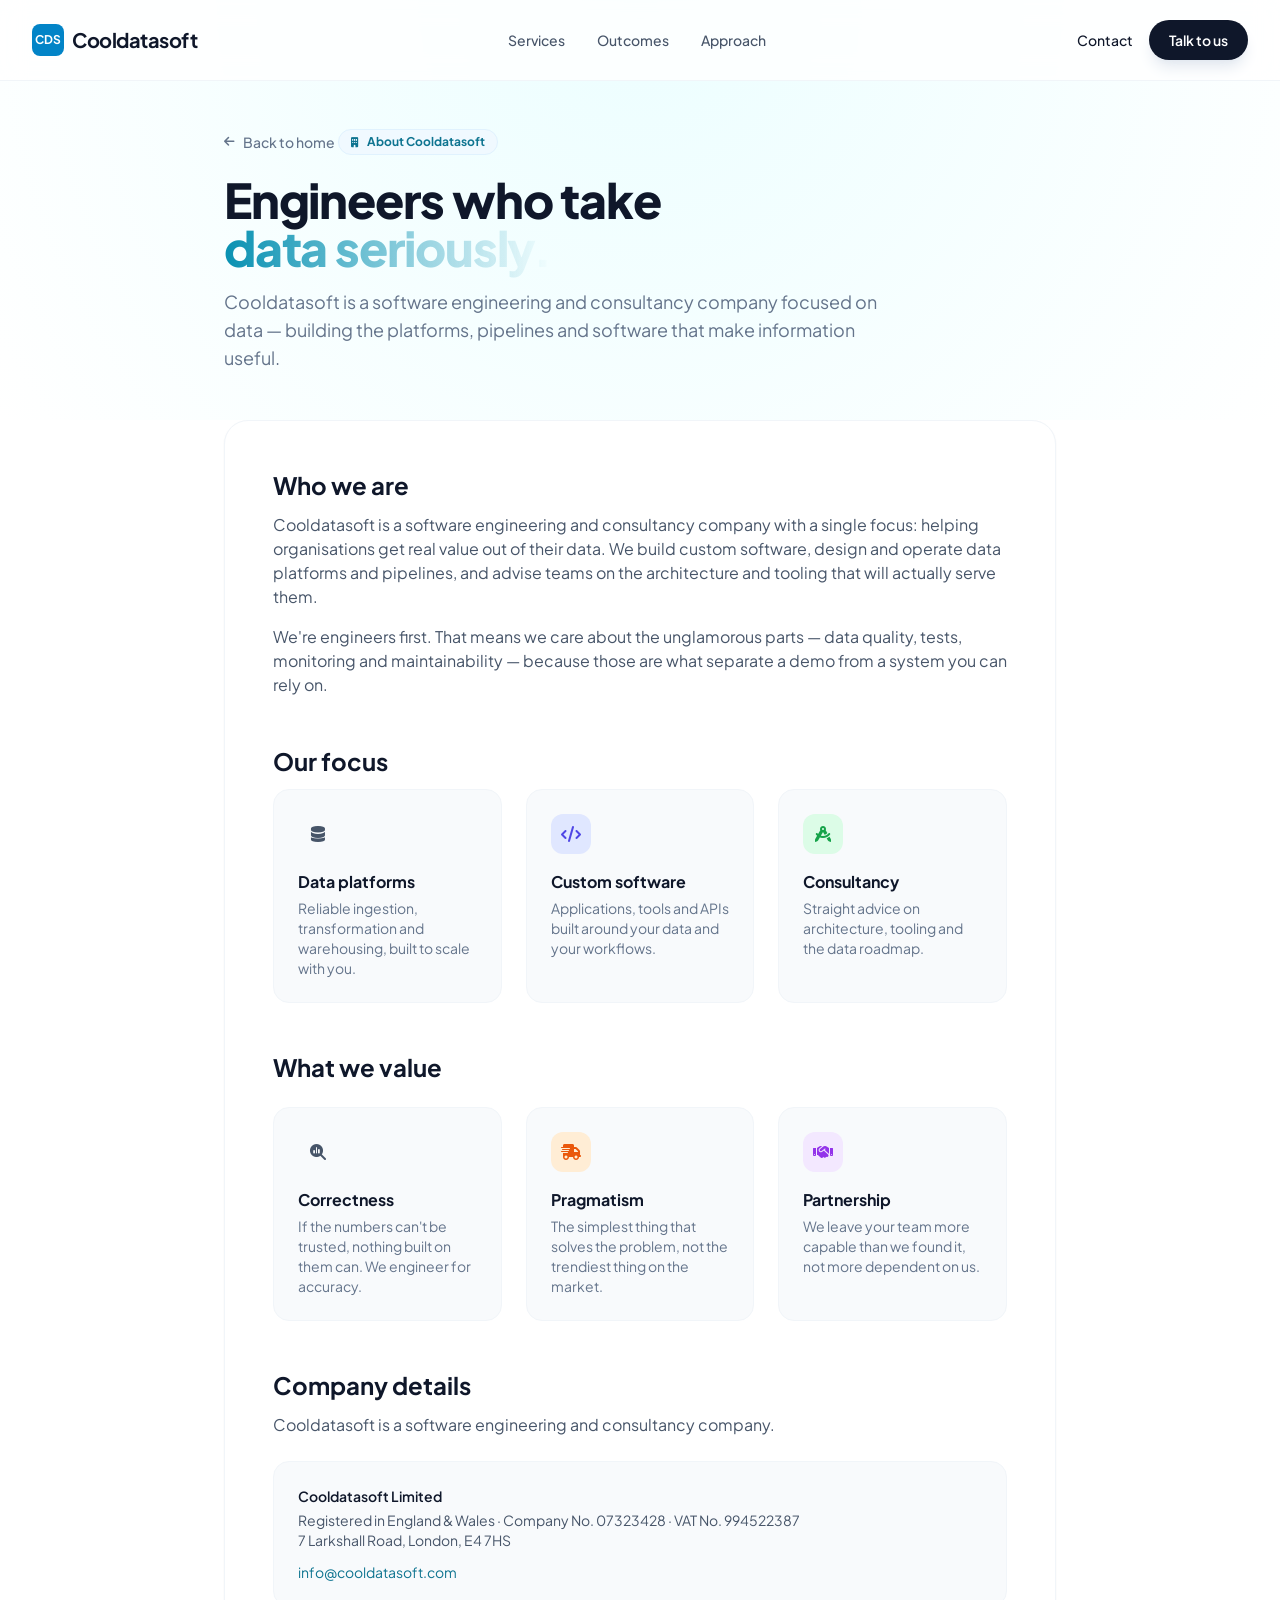
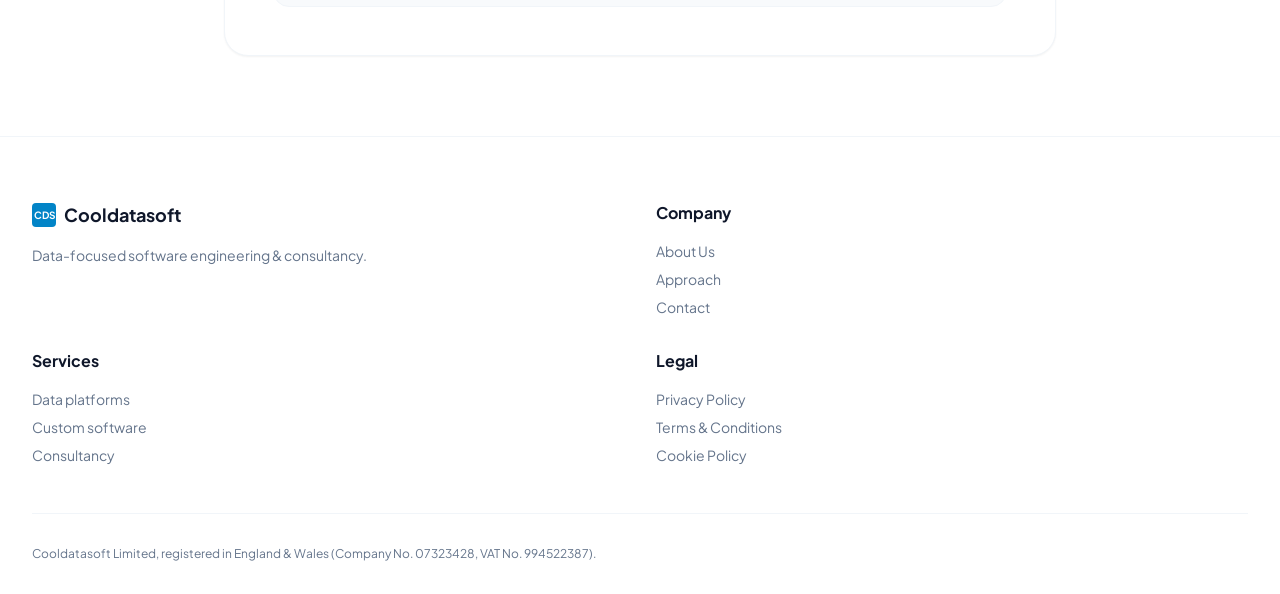
==== site/about-us.html @ 934e2cab "Publish with a GitHub Actions build: comment-free pages, GitHub Pages privacy wording The site moves" ====
<!DOCTYPE html>
<html lang="en" class="scroll-smooth scroll-pt-24">
<head>
    <meta charset="UTF-8">
    <meta name="viewport" content="width=device-width, initial-scale=1.0">
    <meta name="theme-color" content="#0891b2">
    <title>About Us - Cooldatasoft</title>
    <meta name="description" content="Cooldatasoft is a data-focused software engineering and consultancy company building custom software, data platforms and pipelines.">

    <link rel="icon" type="image/svg+xml" href="favicon.svg">
    <link rel="icon" href="favicon.ico" sizes="32x32">
    <link rel="apple-touch-icon" href="apple-touch-icon.png">

    <meta property="og:type" content="website">
    <meta property="og:site_name" content="Cooldatasoft">
    <meta property="og:title" content="About Cooldatasoft">
    <meta property="og:description" content="A data-focused software engineering and consultancy company.">
    <meta property="og:url" content="https://cooldatasoft.com/about-us.html">

    <link rel="canonical" href="https://cooldatasoft.com/about-us.html">

    <link rel="stylesheet" href="css/fonts.css">

    <link rel="stylesheet" href="css/tailwind.css">

    <link rel="stylesheet" href="css/fontawesome.min.css">

    <script src="js/site.js" defer></script>
    <script src="js/ga4-config.js" defer></script>
    <script src="js/consent.js" defer></script>

</head>
<body class="font-sans text-slate-600 antialiased bg-white">

<nav class="fixed w-full z-50 bg-white/80 backdrop-blur-md border-b border-slate-100">
    <div class="max-w-7xl mx-auto px-4 sm:px-6 lg:px-8">
        <div class="flex justify-between h-20 items-center">
            <a href="index.html" class="flex items-center gap-2 group">
                <div class="w-8 h-8 bg-brand-600 rounded-lg flex items-center justify-center text-white font-bold text-xs group-hover:bg-brand-700 transition">CDS</div>
                <span class="font-bold text-xl text-slate-900 tracking-tight">Cooldatasoft</span>
            </a>
            <div class="hidden md:flex space-x-8">
                <a href="index.html#services" class="text-sm font-medium hover:text-brand-600 transition">Services</a>
                <a href="index.html#outcomes" class="text-sm font-medium hover:text-brand-600 transition">Outcomes</a>
                <a href="index.html#approach" class="text-sm font-medium hover:text-brand-600 transition">Approach</a>
            </div>
            <div class="flex items-center gap-4">
                <a href="mailto:info@cooldatasoft.com" class="hidden sm:block text-sm font-medium text-slate-900 hover:text-brand-600">Contact</a>
                <a href="index.html#contact" class="bg-slate-900 text-white px-5 py-2.5 rounded-full text-sm font-semibold hover:bg-slate-800 transition shadow-lg shadow-slate-200">Talk to us</a>
                <button id="mobile-menu-button" class="md:hidden text-slate-600 hover:text-slate-900 focus:outline-none ml-2" aria-label="Toggle navigation menu" aria-expanded="false" aria-controls="mobile-menu">
                    <i id="mobile-menu-icon" aria-hidden="true" class="fa-solid fa-bars text-xl"></i>
                </button>
            </div>
        </div>
    </div>
    <div id="mobile-menu" class="hidden md:hidden bg-white border-b border-slate-100 absolute w-full shadow-xl z-40">
        <div class="px-4 py-6 flex flex-col space-y-4">
            <a href="index.html#services" class="text-base font-semibold text-slate-900">Services</a>
            <a href="index.html#outcomes" class="text-base font-semibold text-slate-900">Outcomes</a>
            <a href="index.html#approach" class="text-base font-semibold text-slate-900">Approach</a>
            <hr class="border-slate-100 my-2">
            <a href="index.html#contact" class="text-base font-semibold text-slate-900">Talk to us</a>
        </div>
    </div>
</nav>

<!-- Page Hero -->
<section class="page-hero-bg pt-32 pb-12">
    <div class="max-w-4xl mx-auto px-4 sm:px-6 lg:px-8">
        <a href="index.html" class="inline-flex items-center gap-2 text-sm font-medium text-slate-500 hover:text-brand-600 transition mb-6">
            <i aria-hidden="true" class="fa-solid fa-arrow-left text-xs"></i> Back to home
        </a>
        <div class="inline-flex items-center gap-2 px-3 py-1 rounded-full bg-brand-50 border border-brand-100 text-brand-600 text-xs font-bold mb-4">
            <i aria-hidden="true" class="fa-solid fa-building text-[10px]"></i> About Cooldatasoft
        </div>
        <h1 class="text-4xl md:text-5xl font-extrabold text-slate-900 tracking-tight mb-4">
            Engineers who take <br class="hidden md:block" />
            <span class="text-transparent bg-clip-text bg-gradient-to-r from-brand-600 to-sky-600">data seriously.</span>
        </h1>
        <p class="text-lg text-slate-500 max-w-2xl">Cooldatasoft is a software engineering and consultancy company focused on data — building the platforms, pipelines and software that make information useful.</p>
    </div>
</section>

<!-- Content -->
<section class="pb-20">
    <div class="max-w-4xl mx-auto px-4 sm:px-6 lg:px-8">
        <div class="bg-white rounded-3xl p-8 md:p-12 shadow-sm border border-slate-100">

            <h2 class="text-2xl font-bold text-slate-900 mb-3">Who we are</h2>
            <p class="text-slate-600 mb-4">Cooldatasoft is a software engineering and consultancy company with a single focus: helping organisations get real value out of their data. We build custom software, design and operate data platforms and pipelines, and advise teams on the architecture and tooling that will actually serve them.</p>
            <p class="text-slate-600 mb-12">We&apos;re engineers first. That means we care about the unglamorous parts — data quality, tests, monitoring and maintainability — because those are what separate a demo from a system you can rely on.</p>

            <h2 class="text-2xl font-bold text-slate-900 mb-3">Our focus</h2>
            <div class="grid grid-cols-1 md:grid-cols-3 gap-6 mb-12">
                <div class="bg-slate-50 rounded-2xl p-6 border border-slate-100">
                    <div class="w-10 h-10 bg-cyan-100 text-cyan-600 rounded-xl flex items-center justify-center mb-4"><i aria-hidden="true" class="fa-solid fa-database"></i></div>
                    <h3 class="font-bold text-slate-900 mb-1">Data platforms</h3>
                    <p class="text-sm text-slate-500">Reliable ingestion, transformation and warehousing, built to scale with you.</p>
                </div>
                <div class="bg-slate-50 rounded-2xl p-6 border border-slate-100">
                    <div class="w-10 h-10 bg-indigo-100 text-indigo-600 rounded-xl flex items-center justify-center mb-4"><i aria-hidden="true" class="fa-solid fa-code"></i></div>
                    <h3 class="font-bold text-slate-900 mb-1">Custom software</h3>
                    <p class="text-sm text-slate-500">Applications, tools and APIs built around your data and your workflows.</p>
                </div>
                <div class="bg-slate-50 rounded-2xl p-6 border border-slate-100">
                    <div class="w-10 h-10 bg-green-100 text-green-600 rounded-xl flex items-center justify-center mb-4"><i aria-hidden="true" class="fa-solid fa-compass-drafting"></i></div>
                    <h3 class="font-bold text-slate-900 mb-1">Consultancy</h3>
                    <p class="text-sm text-slate-500">Straight advice on architecture, tooling and the data roadmap.</p>
                </div>
            </div>

            <h2 class="text-2xl font-bold text-slate-900 mb-6">What we value</h2>
            <div class="grid grid-cols-1 md:grid-cols-3 gap-6 mb-12">
                <div class="bg-slate-50 rounded-2xl p-6 border border-slate-100">
                    <div class="w-10 h-10 bg-cyan-100 text-cyan-600 rounded-xl flex items-center justify-center mb-4"><i aria-hidden="true" class="fa-solid fa-magnifying-glass-chart"></i></div>
                    <h3 class="font-bold text-slate-900 mb-1">Correctness</h3>
                    <p class="text-sm text-slate-500">If the numbers can&apos;t be trusted, nothing built on them can. We engineer for accuracy.</p>
                </div>
                <div class="bg-slate-50 rounded-2xl p-6 border border-slate-100">
                    <div class="w-10 h-10 bg-orange-100 text-orange-600 rounded-xl flex items-center justify-center mb-4"><i aria-hidden="true" class="fa-solid fa-truck-fast"></i></div>
                    <h3 class="font-bold text-slate-900 mb-1">Pragmatism</h3>
                    <p class="text-sm text-slate-500">The simplest thing that solves the problem, not the trendiest thing on the market.</p>
                </div>
                <div class="bg-slate-50 rounded-2xl p-6 border border-slate-100">
                    <div class="w-10 h-10 bg-purple-100 text-purple-600 rounded-xl flex items-center justify-center mb-4"><i aria-hidden="true" class="fa-solid fa-handshake"></i></div>
                    <h3 class="font-bold text-slate-900 mb-1">Partnership</h3>
                    <p class="text-sm text-slate-500">We leave your team more capable than we found it, not more dependent on us.</p>
                </div>
            </div>

            <h2 class="text-2xl font-bold text-slate-900 mb-3">Company details</h2>
            <p class="text-slate-600 mb-6">Cooldatasoft is a software engineering and consultancy company.</p>
            <div class="bg-slate-50 rounded-2xl p-6 border border-slate-100 text-sm text-slate-600">
                <p class="font-semibold text-slate-900 mb-1">Cooldatasoft Limited</p>
                <p>Registered in England &amp; Wales &middot; Company No. 07323428 &middot; VAT No. 994522387</p>
                <p>7 Larkshall Road, London, E4 7HS</p>
                <p class="mt-3"><a href="mailto:info@cooldatasoft.com" class="text-brand-600 hover:underline">info@cooldatasoft.com</a></p>
            </div>
        </div>
    </div>
</section>

<!-- Footer -->
<footer class="bg-white border-t border-slate-100 pt-16 pb-8">
    <div class="max-w-7xl mx-auto px-4 sm:px-6 lg:px-8">
        <div class="grid grid-cols-2 md:grid-cols-4 gap-8 mb-12">
            <div class="col-span-2 md:col-span-1">
                <div class="flex items-center gap-2 mb-4">
                    <div class="w-6 h-6 bg-brand-600 rounded flex items-center justify-center text-white font-bold text-[10px]">CDS</div>
                    <span class="font-bold text-lg text-slate-900">Cooldatasoft</span>
                </div>
                <p class="text-sm text-slate-500">Data-focused software engineering &amp; consultancy.</p>
            </div>
            <div>
                <h4 class="font-bold text-slate-900 mb-4">Company</h4>
                <ul class="space-y-2 text-sm text-slate-500">
                    <li><a href="about-us.html" class="hover:text-brand-600">About Us</a></li>
                    <li><a href="index.html#approach" class="hover:text-brand-600">Approach</a></li>
                    <li><a href="mailto:info@cooldatasoft.com" class="hover:text-brand-600">Contact</a></li>
                </ul>
            </div>
            <div>
                <h4 class="font-bold text-slate-900 mb-4">Services</h4>
                <ul class="space-y-2 text-sm text-slate-500">
                    <li><a href="index.html#services" class="hover:text-brand-600">Data platforms</a></li>
                    <li><a href="index.html#services" class="hover:text-brand-600">Custom software</a></li>
                    <li><a href="index.html#services" class="hover:text-brand-600">Consultancy</a></li>
                </ul>
            </div>
            <div>
                <h4 class="font-bold text-slate-900 mb-4">Legal</h4>
                <ul class="space-y-2 text-sm text-slate-500">
                    <li><a href="privacy-policy.html" class="hover:text-brand-600">Privacy Policy</a></li>
                    <li><a href="terms-and-conditions.html" class="hover:text-brand-600">Terms &amp; Conditions</a></li>
                    <li><a href="cookie-policy.html" class="hover:text-brand-600">Cookie Policy</a></li>
                </ul>
            </div>
        </div>
        <div class="border-t border-slate-100 pt-8 flex flex-col md:flex-row justify-between items-center gap-4">
            <p class="text-xs text-slate-400">Cooldatasoft Limited, registered in England &amp; Wales (Company No. 07323428, VAT No. 994522387).</p>
        </div>
    </div>
</footer>

</body>
</html>
---- site/css/fonts.css ----
/* Plus Jakarta Sans — SELF-HOSTED for Cooldatasoft (#1410, extending #1254 to the brochure sites).
 *
 * WHY THIS FILE EXISTS. Every page of cooldatasoft.com used to carry three <link>s to Google:
 *   <link rel="preconnect" href="https://fonts.googleapis.com">
 *   <link rel="preconnect" href="https://fonts.gstatic.com" crossorigin>
 *   <link href="https://fonts.googleapis.com/css2?family=Plus+Jakarta+Sans:wght@400;500;600;700;800&display=swap" rel="stylesheet">
 * That is a transfer of the reader's IP address, User-Agent and Referer to Google LLC on
 * every page load — INCLUDING /privacy-policy.html, the page that tells the reader what we
 * do with their data, and /cookie-policy.html, which now correctly states that this page
 * loads no third-party render resources at all.
 *
 * WHAT THIS IS. The @font-face blocks below are Google's OWN css2 response for that exact
 * family/weight query, with ONLY the four `url(https://fonts.gstatic.com/...)` targets
 * rewritten to the local copies in `fonts/`. Every weight, unicode-range and
 * `font-display: swap` is unchanged, so what the browser computes is identical — this is a
 * DELIVERY change, not a design change. The four .woff2 files are byte-identical downloads
 * of the same four URLs.
 *
 * 🔴 THIS COPY BELONGS TO cooldatasoft.com AND IS NOT SHARED. EasyTaxer has its own copy under
 * easytaxer-frontend/static-site-src/css/, and the other brochure brand has its own. They
 * are byte-identical today and that is a coincidence of provenance, not a contract:
 * cooldatasoft.com is an INDEPENDENT site, and a change made for one brand must never silently
 * alter another. Do not "de-duplicate" these into one shared file — the coupling is the
 * defect, not the duplication.
 *
 * Referenced by RELATIVE path (`css/fonts.css`) from the flat pages beside it, exactly as
 * `css/tailwind.css` already is. No rewrite or build
 * step is involved.
 *
 * Plus Jakarta Sans is SIL Open Font License 1.1 — self-hosting is expressly permitted.
 */
/* cyrillic-ext */
@font-face {
  font-family: 'Plus Jakarta Sans';
  font-style: normal;
  font-weight: 400;
  font-display: swap;
  src: url(fonts/plus-jakarta-sans-cyrillic-ext.woff2) format('woff2');
  unicode-range: U+0460-052F, U+1C80-1C8A, U+20B4, U+2DE0-2DFF, U+A640-A69F, U+FE2E-FE2F;
}
/* vietnamese */
@font-face {
  font-family: 'Plus Jakarta Sans';
  font-style: normal;
  font-weight: 400;
  font-display: swap;
  src: url(fonts/plus-jakarta-sans-vietnamese.woff2) format('woff2');
  unicode-range: U+0102-0103, U+0110-0111, U+0128-0129, U+0168-0169, U+01A0-01A1, U+01AF-01B0, U+0300-0301, U+0303-0304, U+0308-0309, U+0323, U+0329, U+1EA0-1EF9, U+20AB;
}
/* latin-ext */
@font-face {
  font-family: 'Plus Jakarta Sans';
  font-style: normal;
  font-weight: 400;
  font-display: swap;
  src: url(fonts/plus-jakarta-sans-latin-ext.woff2) format('woff2');
  unicode-range: U+0100-02BA, U+02BD-02C5, U+02C7-02CC, U+02CE-02D7, U+02DD-02FF, U+0304, U+0308, U+0329, U+1D00-1DBF, U+1E00-1E9F, U+1EF2-1EFF, U+2020, U+20A0-20AB, U+20AD-20C0, U+2113, U+2C60-2C7F, U+A720-A7FF;
}
/* latin */
@font-face {
  font-family: 'Plus Jakarta Sans';
  font-style: normal;
  font-weight: 400;
  font-display: swap;
  src: url(fonts/plus-jakarta-sans-latin.woff2) format('woff2');
  unicode-range: U+0000-00FF, U+0131, U+0152-0153, U+02BB-02BC, U+02C6, U+02DA, U+02DC, U+0304, U+0308, U+0329, U+2000-206F, U+20AC, U+2122, U+2191, U+2193, U+2212, U+2215, U+FEFF, U+FFFD;
}
/* cyrillic-ext */
@font-face {
  font-family: 'Plus Jakarta Sans';
  font-style: normal;
  font-weight: 500;
  font-display: swap;
  src: url(fonts/plus-jakarta-sans-cyrillic-ext.woff2) format('woff2');
  unicode-range: U+0460-052F, U+1C80-1C8A, U+20B4, U+2DE0-2DFF, U+A640-A69F, U+FE2E-FE2F;
}
/* vietnamese */
@font-face {
  font-family: 'Plus Jakarta Sans';
  font-style: normal;
  font-weight: 500;
  font-display: swap;
  src: url(fonts/plus-jakarta-sans-vietnamese.woff2) format('woff2');
  unicode-range: U+0102-0103, U+0110-0111, U+0128-0129, U+0168-0169, U+01A0-01A1, U+01AF-01B0, U+0300-0301, U+0303-0304, U+0308-0309, U+0323, U+0329, U+1EA0-1EF9, U+20AB;
}
/* latin-ext */
@font-face {
  font-family: 'Plus Jakarta Sans';
  font-style: normal;
  font-weight: 500;
  font-display: swap;
  src: url(fonts/plus-jakarta-sans-latin-ext.woff2) format('woff2');
  unicode-range: U+0100-02BA, U+02BD-02C5, U+02C7-02CC, U+02CE-02D7, U+02DD-02FF, U+0304, U+0308, U+0329, U+1D00-1DBF, U+1E00-1E9F, U+1EF2-1EFF, U+2020, U+20A0-20AB, U+20AD-20C0, U+2113, U+2C60-2C7F, U+A720-A7FF;
}
/* latin */
@font-face {
  font-family: 'Plus Jakarta Sans';
  font-style: normal;
  font-weight: 500;
  font-display: swap;
  src: url(fonts/plus-jakarta-sans-latin.woff2) format('woff2');
  unicode-range: U+0000-00FF, U+0131, U+0152-0153, U+02BB-02BC, U+02C6, U+02DA, U+02DC, U+0304, U+0308, U+0329, U+2000-206F, U+20AC, U+2122, U+2191, U+2193, U+2212, U+2215, U+FEFF, U+FFFD;
}
/* cyrillic-ext */
@font-face {
  font-family: 'Plus Jakarta Sans';
  font-style: normal;
  font-weight: 600;
  font-display: swap;
  src: url(fonts/plus-jakarta-sans-cyrillic-ext.woff2) format('woff2');
  unicode-range: U+0460-052F, U+1C80-1C8A, U+20B4, U+2DE0-2DFF, U+A640-A69F, U+FE2E-FE2F;
}
/* vietnamese */
@font-face {
  font-family: 'Plus Jakarta Sans';
  font-style: normal;
  font-weight: 600;
  font-display: swap;
  src: url(fonts/plus-jakarta-sans-vietnamese.woff2) format('woff2');
  unicode-range: U+0102-0103, U+0110-0111, U+0128-0129, U+0168-0169, U+01A0-01A1, U+01AF-01B0, U+0300-0301, U+0303-0304, U+0308-0309, U+0323, U+0329, U+1EA0-1EF9, U+20AB;
}
/* latin-ext */
@font-face {
  font-family: 'Plus Jakarta Sans';
  font-style: normal;
  font-weight: 600;
  font-display: swap;
  src: url(fonts/plus-jakarta-sans-latin-ext.woff2) format('woff2');
  unicode-range: U+0100-02BA, U+02BD-02C5, U+02C7-02CC, U+02CE-02D7, U+02DD-02FF, U+0304, U+0308, U+0329, U+1D00-1DBF, U+1E00-1E9F, U+1EF2-1EFF, U+2020, U+20A0-20AB, U+20AD-20C0, U+2113, U+2C60-2C7F, U+A720-A7FF;
}
/* latin */
@font-face {
  font-family: 'Plus Jakarta Sans';
  font-style: normal;
  font-weight: 600;
  font-display: swap;
  src: url(fonts/plus-jakarta-sans-latin.woff2) format('woff2');
  unicode-range: U+0000-00FF, U+0131, U+0152-0153, U+02BB-02BC, U+02C6, U+02DA, U+02DC, U+0304, U+0308, U+0329, U+2000-206F, U+20AC, U+2122, U+2191, U+2193, U+2212, U+2215, U+FEFF, U+FFFD;
}
/* cyrillic-ext */
@font-face {
  font-family: 'Plus Jakarta Sans';
  font-style: normal;
  font-weight: 700;
  font-display: swap;
  src: url(fonts/plus-jakarta-sans-cyrillic-ext.woff2) format('woff2');
  unicode-range: U+0460-052F, U+1C80-1C8A, U+20B4, U+2DE0-2DFF, U+A640-A69F, U+FE2E-FE2F;
}
/* vietnamese */
@font-face {
  font-family: 'Plus Jakarta Sans';
  font-style: normal;
  font-weight: 700;
  font-display: swap;
  src: url(fonts/plus-jakarta-sans-vietnamese.woff2) format('woff2');
  unicode-range: U+0102-0103, U+0110-0111, U+0128-0129, U+0168-0169, U+01A0-01A1, U+01AF-01B0, U+0300-0301, U+0303-0304, U+0308-0309, U+0323, U+0329, U+1EA0-1EF9, U+20AB;
}
/* latin-ext */
@font-face {
  font-family: 'Plus Jakarta Sans';
  font-style: normal;
  font-weight: 700;
  font-display: swap;
  src: url(fonts/plus-jakarta-sans-latin-ext.woff2) format('woff2');
  unicode-range: U+0100-02BA, U+02BD-02C5, U+02C7-02CC, U+02CE-02D7, U+02DD-02FF, U+0304, U+0308, U+0329, U+1D00-1DBF, U+1E00-1E9F, U+1EF2-1EFF, U+2020, U+20A0-20AB, U+20AD-20C0, U+2113, U+2C60-2C7F, U+A720-A7FF;
}
/* latin */
@font-face {
  font-family: 'Plus Jakarta Sans';
  font-style: normal;
  font-weight: 700;
  font-display: swap;
  src: url(fonts/plus-jakarta-sans-latin.woff2) format('woff2');
  unicode-range: U+0000-00FF, U+0131, U+0152-0153, U+02BB-02BC, U+02C6, U+02DA, U+02DC, U+0304, U+0308, U+0329, U+2000-206F, U+20AC, U+2122, U+2191, U+2193, U+2212, U+2215, U+FEFF, U+FFFD;
}
/* cyrillic-ext */
@font-face {
  font-family: 'Plus Jakarta Sans';
  font-style: normal;
  font-weight: 800;
  font-display: swap;
  src: url(fonts/plus-jakarta-sans-cyrillic-ext.woff2) format('woff2');
  unicode-range: U+0460-052F, U+1C80-1C8A, U+20B4, U+2DE0-2DFF, U+A640-A69F, U+FE2E-FE2F;
}
/* vietnamese */
@font-face {
  font-family: 'Plus Jakarta Sans';
  font-style: normal;
  font-weight: 800;
  font-display: swap;
  src: url(fonts/plus-jakarta-sans-vietnamese.woff2) format('woff2');
  unicode-range: U+0102-0103, U+0110-0111, U+0128-0129, U+0168-0169, U+01A0-01A1, U+01AF-01B0, U+0300-0301, U+0303-0304, U+0308-0309, U+0323, U+0329, U+1EA0-1EF9, U+20AB;
}
/* latin-ext */
@font-face {
  font-family: 'Plus Jakarta Sans';
  font-style: normal;
  font-weight: 800;
  font-display: swap;
  src: url(fonts/plus-jakarta-sans-latin-ext.woff2) format('woff2');
  unicode-range: U+0100-02BA, U+02BD-02C5, U+02C7-02CC, U+02CE-02D7, U+02DD-02FF, U+0304, U+0308, U+0329, U+1D00-1DBF, U+1E00-1E9F, U+1EF2-1EFF, U+2020, U+20A0-20AB, U+20AD-20C0, U+2113, U+2C60-2C7F, U+A720-A7FF;
}
/* latin */
@font-face {
  font-family: 'Plus Jakarta Sans';
  font-style: normal;
  font-weight: 800;
  font-display: swap;
  src: url(fonts/plus-jakarta-sans-latin.woff2) format('woff2');
  unicode-range: U+0000-00FF, U+0131, U+0152-0153, U+02BB-02BC, U+02C6, U+02DA, U+02DC, U+0304, U+0308, U+0329, U+2000-206F, U+20AC, U+2122, U+2191, U+2193, U+2212, U+2215, U+FEFF, U+FFFD;
}
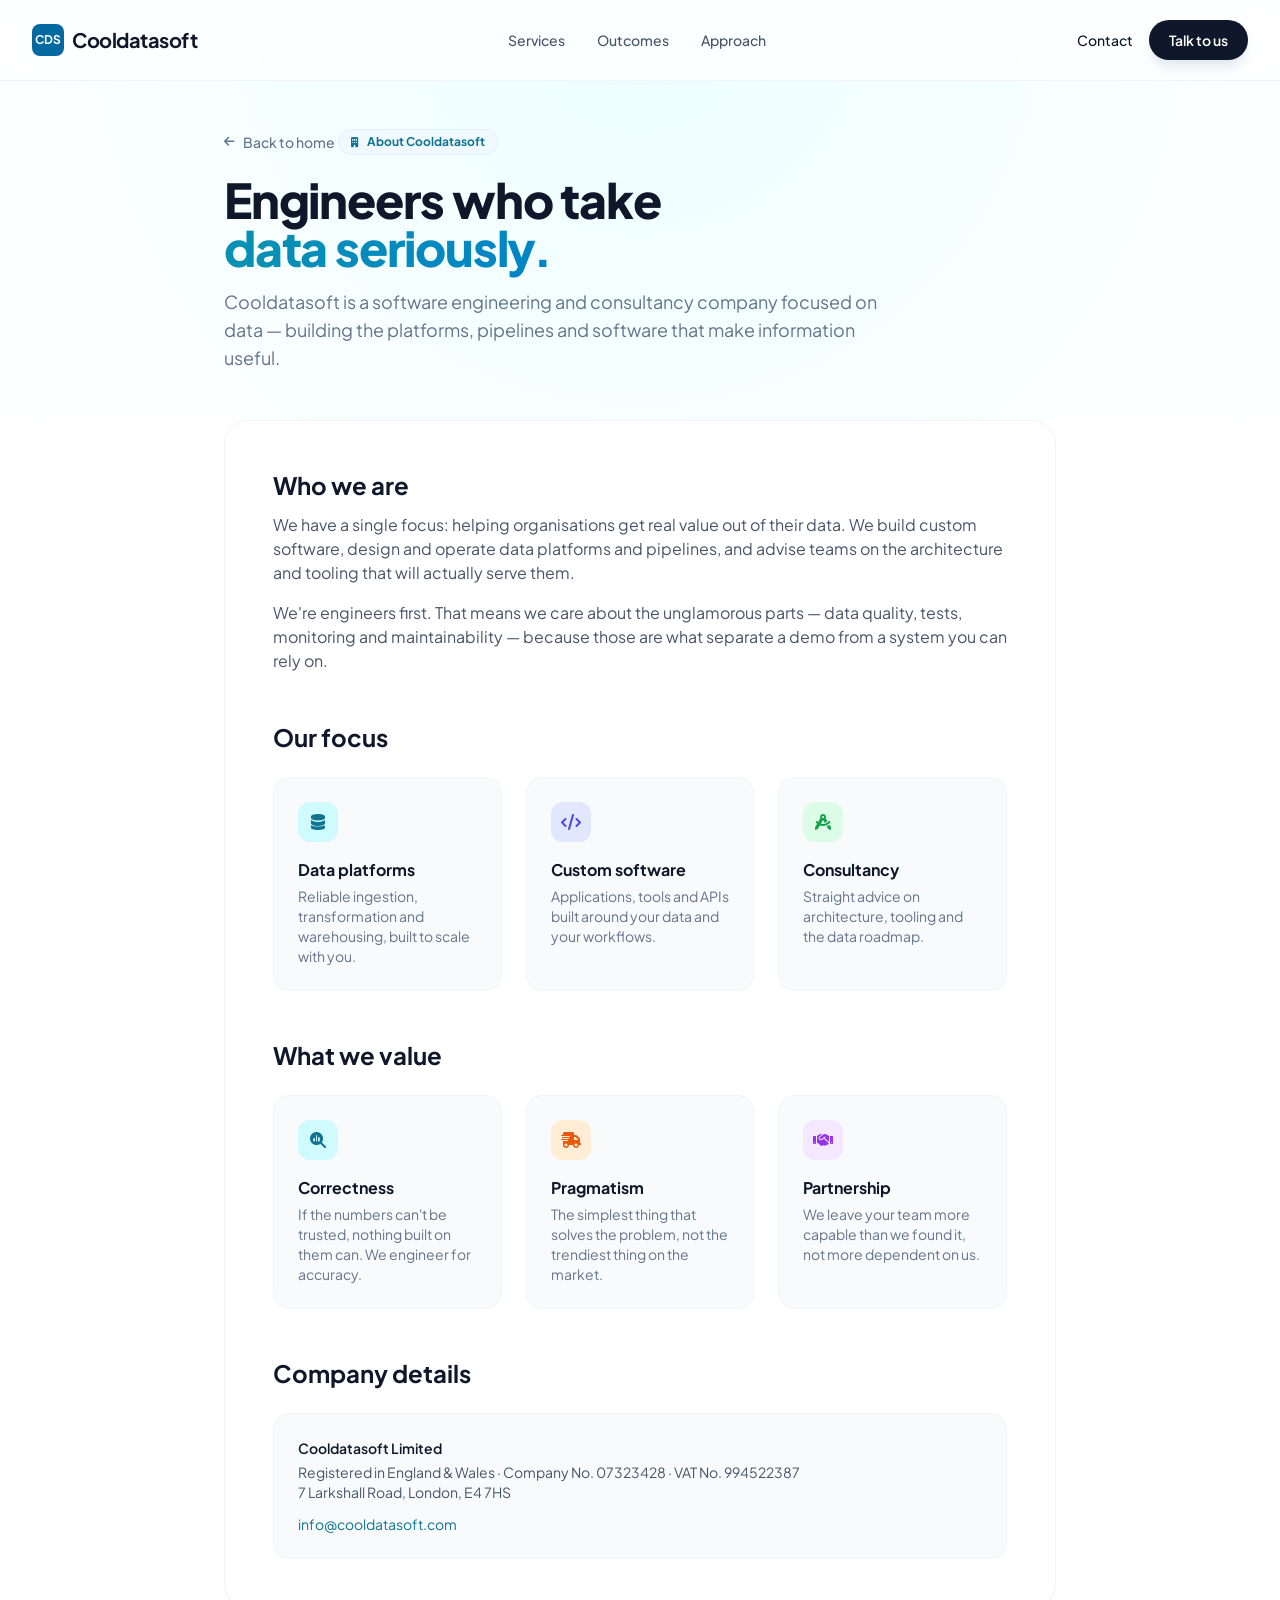
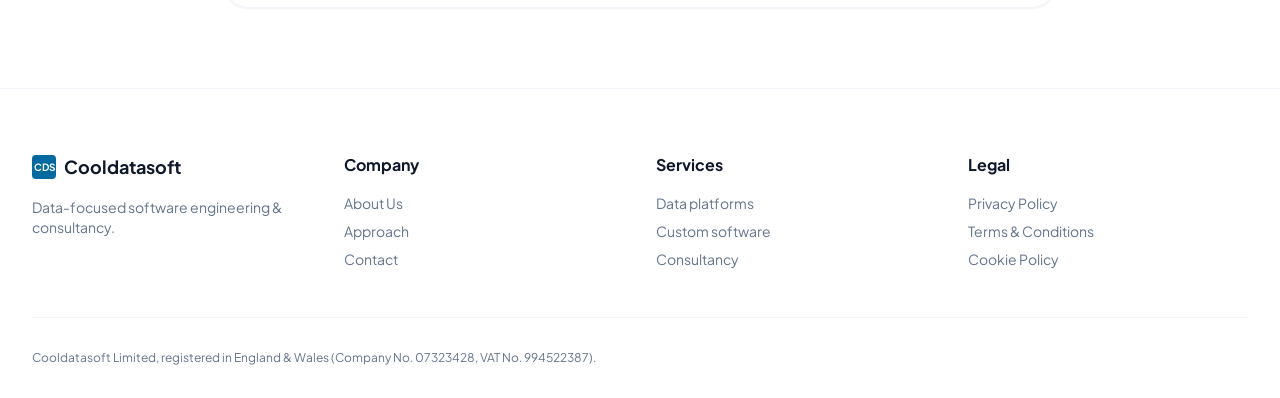
==== commit a6448ef4: "Headline and tiles show properly, no accessibility errors, privacy wording on logs - Styles the page" ====
--- a/site/about-us.html
+++ b/site/about-us.html
@@ -16,6 +16,12 @@
     <meta property="og:title" content="About Cooldatasoft">
     <meta property="og:description" content="A data-focused software engineering and consultancy company.">
     <meta property="og:url" content="https://cooldatasoft.com/about-us.html">
+    <meta property="og:image" content="https://cooldatasoft.com/og-image.png">
+    <meta property="og:image:width" content="1200">
+    <meta property="og:image:height" content="630">
+    <meta property="og:image:alt" content="Cooldatasoft - Data-Focused Software Engineering & Consultancy">
+    <meta name="twitter:card" content="summary_large_image">
+    <meta name="twitter:image" content="https://cooldatasoft.com/og-image.png">
 
     <link rel="canonical" href="https://cooldatasoft.com/about-us.html">
 
@@ -32,12 +38,14 @@
 </head>
 <body class="font-sans text-slate-600 antialiased bg-white">
 
+<a href="#main" class="skip-link">Skip to main content</a>
+
 <nav class="fixed w-full z-50 bg-white/80 backdrop-blur-md border-b border-slate-100">
     <div class="max-w-7xl mx-auto px-4 sm:px-6 lg:px-8">
         <div class="flex justify-between h-20 items-center">
             <a href="index.html" class="flex items-center gap-2 group">
-                <div class="w-8 h-8 bg-brand-600 rounded-lg flex items-center justify-center text-white font-bold text-xs group-hover:bg-brand-700 transition">CDS</div>
-                <span class="font-bold text-xl text-slate-900 tracking-tight">Cooldatasoft</span>
+                <div class="w-8 h-8 bg-brand-700 rounded-lg flex items-center justify-center text-white font-bold text-xs group-hover:bg-brand-800 transition" aria-hidden="true">CDS</div>
+                <span class="nav-brand-name font-bold text-xl text-slate-900 tracking-tight">Cooldatasoft</span>
             </a>
             <div class="hidden md:flex space-x-8">
                 <a href="index.html#services" class="text-sm font-medium hover:text-brand-600 transition">Services</a>
@@ -46,8 +54,8 @@
             </div>
             <div class="flex items-center gap-4">
                 <a href="mailto:info@cooldatasoft.com" class="hidden sm:block text-sm font-medium text-slate-900 hover:text-brand-600">Contact</a>
-                <a href="index.html#contact" class="bg-slate-900 text-white px-5 py-2.5 rounded-full text-sm font-semibold hover:bg-slate-800 transition shadow-lg shadow-slate-200">Talk to us</a>
-                <button id="mobile-menu-button" class="md:hidden text-slate-600 hover:text-slate-900 focus:outline-none ml-2" aria-label="Toggle navigation menu" aria-expanded="false" aria-controls="mobile-menu">
+                <a href="index.html#contact" class="nav-cta whitespace-nowrap bg-slate-900 text-white px-5 py-2.5 rounded-full text-sm font-semibold hover:bg-slate-800 transition shadow-lg shadow-slate-200">Talk to us</a>
+                <button id="mobile-menu-button" class="md:hidden text-slate-600 hover:text-slate-900 ml-2" aria-label="Toggle navigation menu" aria-expanded="false" aria-controls="mobile-menu">
                     <i id="mobile-menu-icon" aria-hidden="true" class="fa-solid fa-bars text-xl"></i>
                 </button>
             </div>
@@ -63,6 +71,8 @@
         </div>
     </div>
 </nav>
+
+<main id="main">
 
 <!-- Page Hero -->
 <section class="page-hero-bg pt-32 pb-12">
@@ -87,10 +97,10 @@
         <div class="bg-white rounded-3xl p-8 md:p-12 shadow-sm border border-slate-100">
 
             <h2 class="text-2xl font-bold text-slate-900 mb-3">Who we are</h2>
-            <p class="text-slate-600 mb-4">Cooldatasoft is a software engineering and consultancy company with a single focus: helping organisations get real value out of their data. We build custom software, design and operate data platforms and pipelines, and advise teams on the architecture and tooling that will actually serve them.</p>
+            <p class="text-slate-600 mb-4">We have a single focus: helping organisations get real value out of their data. We build custom software, design and operate data platforms and pipelines, and advise teams on the architecture and tooling that will actually serve them.</p>
             <p class="text-slate-600 mb-12">We&apos;re engineers first. That means we care about the unglamorous parts — data quality, tests, monitoring and maintainability — because those are what separate a demo from a system you can rely on.</p>
 
-            <h2 class="text-2xl font-bold text-slate-900 mb-3">Our focus</h2>
+            <h2 class="text-2xl font-bold text-slate-900 mb-6">Our focus</h2>
             <div class="grid grid-cols-1 md:grid-cols-3 gap-6 mb-12">
                 <div class="bg-slate-50 rounded-2xl p-6 border border-slate-100">
                     <div class="w-10 h-10 bg-cyan-100 text-cyan-600 rounded-xl flex items-center justify-center mb-4"><i aria-hidden="true" class="fa-solid fa-database"></i></div>
@@ -128,8 +138,7 @@
                 </div>
             </div>
 
-            <h2 class="text-2xl font-bold text-slate-900 mb-3">Company details</h2>
-            <p class="text-slate-600 mb-6">Cooldatasoft is a software engineering and consultancy company.</p>
+            <h2 class="text-2xl font-bold text-slate-900 mb-6">Company details</h2>
             <div class="bg-slate-50 rounded-2xl p-6 border border-slate-100 text-sm text-slate-600">
                 <p class="font-semibold text-slate-900 mb-1">Cooldatasoft Limited</p>
                 <p>Registered in England &amp; Wales &middot; Company No. 07323428 &middot; VAT No. 994522387</p>
@@ -140,19 +149,21 @@
     </div>
 </section>
 
+</main>
+
 <!-- Footer -->
 <footer class="bg-white border-t border-slate-100 pt-16 pb-8">
     <div class="max-w-7xl mx-auto px-4 sm:px-6 lg:px-8">
         <div class="grid grid-cols-2 md:grid-cols-4 gap-8 mb-12">
             <div class="col-span-2 md:col-span-1">
                 <div class="flex items-center gap-2 mb-4">
-                    <div class="w-6 h-6 bg-brand-600 rounded flex items-center justify-center text-white font-bold text-[10px]">CDS</div>
+                    <div class="w-6 h-6 bg-brand-700 rounded flex items-center justify-center text-white font-bold text-[10px]" aria-hidden="true">CDS</div>
                     <span class="font-bold text-lg text-slate-900">Cooldatasoft</span>
                 </div>
                 <p class="text-sm text-slate-500">Data-focused software engineering &amp; consultancy.</p>
             </div>
             <div>
-                <h4 class="font-bold text-slate-900 mb-4">Company</h4>
+                <h2 class="font-bold text-slate-900 mb-4">Company</h2>
                 <ul class="space-y-2 text-sm text-slate-500">
                     <li><a href="about-us.html" class="hover:text-brand-600">About Us</a></li>
                     <li><a href="index.html#approach" class="hover:text-brand-600">Approach</a></li>
@@ -160,7 +171,7 @@
                 </ul>
             </div>
             <div>
-                <h4 class="font-bold text-slate-900 mb-4">Services</h4>
+                <h2 class="font-bold text-slate-900 mb-4">Services</h2>
                 <ul class="space-y-2 text-sm text-slate-500">
                     <li><a href="index.html#services" class="hover:text-brand-600">Data platforms</a></li>
                     <li><a href="index.html#services" class="hover:text-brand-600">Custom software</a></li>
@@ -168,7 +179,7 @@
                 </ul>
             </div>
             <div>
-                <h4 class="font-bold text-slate-900 mb-4">Legal</h4>
+                <h2 class="font-bold text-slate-900 mb-4">Legal</h2>
                 <ul class="space-y-2 text-sm text-slate-500">
                     <li><a href="privacy-policy.html" class="hover:text-brand-600">Privacy Policy</a></li>
                     <li><a href="terms-and-conditions.html" class="hover:text-brand-600">Terms &amp; Conditions</a></li>
--- a/site/css/fonts.css
+++ b/site/css/fonts.css
@@ -1,4 +1,4 @@
-/* Plus Jakarta Sans — SELF-HOSTED for Cooldatasoft (#1410, extending #1254 to the brochure sites).
+/* Plus Jakarta Sans — SELF-HOSTED for Cooldatasoft.
  *
  * WHY THIS FILE EXISTS. Every page of cooldatasoft.com used to carry three <link>s to Google:
  *   <link rel="preconnect" href="https://fonts.googleapis.com">
@@ -16,12 +16,8 @@
  * DELIVERY change, not a design change. The four .woff2 files are byte-identical downloads
  * of the same four URLs.
  *
- * 🔴 THIS COPY BELONGS TO cooldatasoft.com AND IS NOT SHARED. EasyTaxer has its own copy under
- * easytaxer-frontend/static-site-src/css/, and the other brochure brand has its own. They
- * are byte-identical today and that is a coincidence of provenance, not a contract:
- * cooldatasoft.com is an INDEPENDENT site, and a change made for one brand must never silently
- * alter another. Do not "de-duplicate" these into one shared file — the coupling is the
- * defect, not the duplication.
+ * 🔴 THIS COPY BELONGS TO cooldatasoft.com AND IS NOT SHARED with any other website: a change
+ * made for another site must never silently alter this one.
  *
  * Referenced by RELATIVE path (`css/fonts.css`) from the flat pages beside it, exactly as
  * `css/tailwind.css` already is. No rewrite or build
